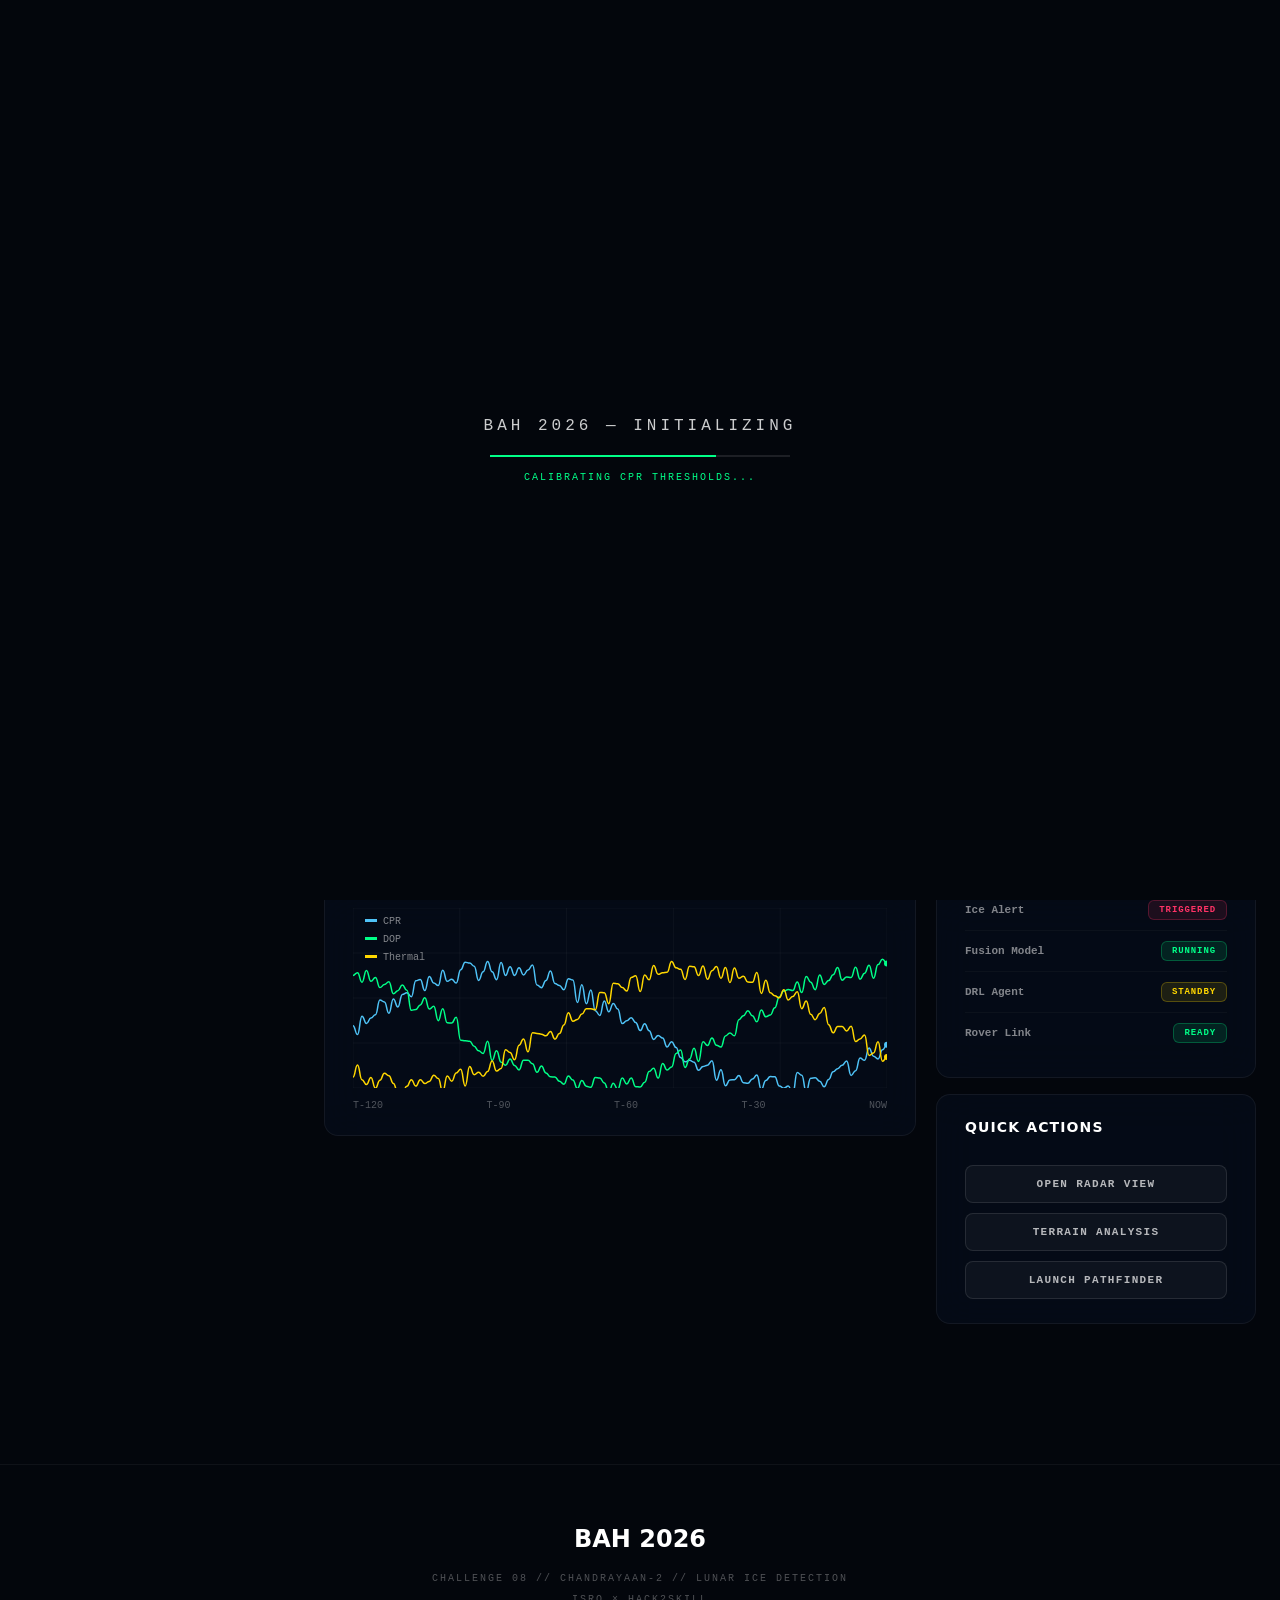
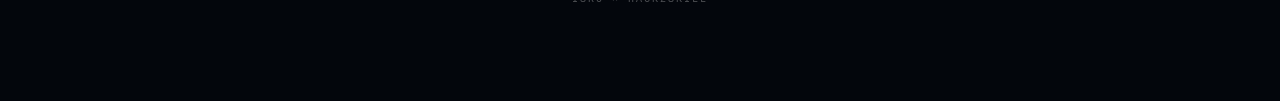
==== mission_dashboard/dashboard.html @ bd6f7184 "Add frontend mission dashboard" ====
<!DOCTYPE html>
<html lang="en">
<head>
  <meta charset="UTF-8" />
  <meta name="viewport" content="width=device-width, initial-scale=1.0" />
  <title>BAH 2026 — Real-Time Monitoring Dashboard</title>
  <meta name="description" content="Live mission monitoring dashboard for Chandrayaan-2 lunar ice detection. Real-time CPR, DOP, temperature, and SHAP analysis.">
  <link rel="stylesheet" href="style.css" />
  <style>
    /* ── DASHBOARD LAYOUT ── */
    .db-container {
      position: relative; z-index: 5;
      display: grid;
      grid-template-columns: 280px 1fr 320px;
      gap: 20px;
      padding: 100px 24px 40px;
      min-height: 100vh;
      max-width: 1600px;
      margin: 0 auto;
    }

    @media (max-width: 1200px) {
      .db-container {
        grid-template-columns: 1fr;
        padding: 100px 16px 40px;
      }
    }

    /* ── LEFT PANEL — METRIC CARDS ── */
    .db-left {
      display: flex;
      flex-direction: column;
      gap: 16px;
    }

    .metric-card {
      background: rgba(6, 13, 26, 0.75);
      backdrop-filter: blur(20px); -webkit-backdrop-filter: blur(20px);
      border: 1px solid rgba(255,255,255,0.06);
      border-radius: 14px;
      padding: 20px 22px;
      position: relative;
      overflow: hidden;
      transition: all 0.4s cubic-bezier(.4,0,.2,1);
    }
    .metric-card::before {
      content: '';
      position: absolute; left: 0; top: 0; bottom: 0;
      width: 3px; border-radius: 0 2px 2px 0;
      transition: opacity 0.3s;
    }
    .metric-card:hover {
      border-color: rgba(255,255,255,0.12);
      transform: translateY(-2px);
      box-shadow: 0 8px 40px rgba(0,0,0,0.3);
    }

    .mc-header {
      display: flex; justify-content: space-between; align-items: flex-start;
      margin-bottom: 4px;
    }
    .mc-title {
      font-family: var(--font-p); font-size: 14px; font-weight: 600;
      color: #fff; letter-spacing: 0.02em;
    }
    .mc-value {
      font-family: var(--font-mono); font-size: 13px; font-weight: 700;
      opacity: 0.5;
    }
    .mc-unit {
      font-family: var(--font-mono); font-size: 11px;
      color: rgba(255,255,255,0.35); margin-top: 2px;
    }

    .mc-chart {
      width: 100%; height: 60px;
      margin-top: 8px;
    }

    /* Card accent colors */
    .mc-cpr { --mc-color: #4FC3F7; }
    .mc-cpr::before { background: #4FC3F7; }
    .mc-cpr .mc-value { color: #4FC3F7; }
    .mc-cpr:hover { border-color: rgba(79,195,247,0.25); box-shadow: 0 8px 40px rgba(79,195,247,0.08); }

    .mc-dop { --mc-color: #a78bfa; }
    .mc-dop::before { background: #a78bfa; }
    .mc-dop .mc-value { color: #a78bfa; }
    .mc-dop:hover { border-color: rgba(167,139,250,0.25); box-shadow: 0 8px 40px rgba(167,139,250,0.08); }

    .mc-temp { --mc-color: #FFD700; }
    .mc-temp::before { background: #FFD700; }
    .mc-temp .mc-value { color: #FFD700; }
    .mc-temp:hover { border-color: rgba(255,215,0,0.25); box-shadow: 0 8px 40px rgba(255,215,0,0.08); }

    .mc-vel { --mc-color: #00FF88; }
    .mc-vel::before { background: #00FF88; }
    .mc-vel .mc-value { color: #00FF88; }
    .mc-vel:hover { border-color: rgba(0,255,136,0.25); box-shadow: 0 8px 40px rgba(0,255,136,0.08); }

    /* ── CENTER PANEL ── */
    .db-center {
      display: flex;
      flex-direction: column;
      gap: 20px;
    }

    /* Alert Banner */
    .alert-banner {
      background: linear-gradient(135deg, rgba(255,51,102,0.12), rgba(255,107,53,0.08));
      border: 1px solid rgba(255,51,102,0.35);
      border-radius: 14px;
      padding: 20px 28px;
      text-align: center;
      position: relative;
      overflow: hidden;
      animation: alertPulse 3s ease-in-out infinite;
    }
    .alert-banner::before {
      content: '';
      position: absolute; inset: 0;
      background: radial-gradient(circle at 50% 50%, rgba(255,51,102,0.06), transparent 70%);
      animation: alertGlow 3s ease-in-out infinite;
    }
    @keyframes alertPulse {
      0%, 100% { border-color: rgba(255,51,102,0.35); }
      50% { border-color: rgba(255,51,102,0.6); }
    }
    @keyframes alertGlow {
      0%, 100% { opacity: 0.5; }
      50% { opacity: 1; }
    }

    .alert-icon {
      display: inline-flex; align-items: center; justify-content: center;
      width: 36px; height: 36px;
      background: rgba(255,51,102,0.15);
      border: 1px solid rgba(255,51,102,0.4);
      border-radius: 8px;
      font-size: 18px;
      margin-right: 12px;
      vertical-align: middle;
    }
    .alert-text {
      font-family: var(--font-h); font-size: clamp(22px, 3vw, 32px);
      font-weight: 900; letter-spacing: 0.12em;
      background: linear-gradient(90deg, #FF3366, #FF6B35, #FFD700);
      -webkit-background-clip: text; -webkit-text-fill-color: transparent;
      background-clip: text;
      vertical-align: middle;
      text-transform: uppercase;
      position: relative; z-index: 2;
    }

    /* SHAP Cards */
    .shap-card {
      background: rgba(6, 13, 26, 0.75);
      backdrop-filter: blur(20px); -webkit-backdrop-filter: blur(20px);
      border: 1px solid rgba(255,255,255,0.06);
      border-radius: 14px;
      padding: 24px 28px;
      transition: all 0.4s;
    }
    .shap-card:hover {
      border-color: rgba(255,255,255,0.1);
    }
    .shap-title {
      font-family: var(--font-h); font-size: 14px; font-weight: 700;
      color: #fff; letter-spacing: 0.08em; text-transform: uppercase;
      margin-bottom: 22px;
    }

    .shap-row {
      display: flex; align-items: center; gap: 12px;
      margin-bottom: 14px;
    }
    .shap-row:last-child { margin-bottom: 0; }

    .shap-label {
      font-family: var(--font-mono); font-size: 11px; font-weight: 600;
      color: rgba(255,255,255,0.6); white-space: nowrap;
      min-width: 130px; text-align: right;
    }
    .shap-bar-wrap {
      flex: 1; height: 22px;
      background: rgba(255,255,255,0.03);
      border-radius: 4px; overflow: hidden;
      position: relative;
    }
    .shap-bar {
      height: 100%; border-radius: 4px;
      transition: width 1.5s cubic-bezier(.22,1,.36,1);
      position: relative;
    }
    .shap-bar::after {
      content: '';
      position: absolute; right: 0; top: 0; bottom: 0; width: 2px;
      background: rgba(255,255,255,0.5);
      border-radius: 1px;
    }

    /* Timeline chart */
    .timeline-chart-card {
      background: rgba(6, 13, 26, 0.75);
      backdrop-filter: blur(20px); -webkit-backdrop-filter: blur(20px);
      border: 1px solid rgba(255,255,255,0.06);
      border-radius: 14px;
      padding: 24px 28px;
    }
    .tc-canvas {
      width: 100%; height: 180px;
      margin-top: 12px;
    }
    .tc-time-labels {
      display: flex; justify-content: space-between;
      margin-top: 8px;
    }
    .tc-time-labels span {
      font-family: var(--font-mono); font-size: 10px;
      color: rgba(255,255,255,0.3);
    }

    /* ── RIGHT PANEL ── */
    .db-right {
      display: flex;
      flex-direction: column;
      gap: 16px;
    }

    .settings-card {
      background: rgba(6, 13, 26, 0.75);
      backdrop-filter: blur(20px); -webkit-backdrop-filter: blur(20px);
      border: 1px solid rgba(255,255,255,0.06);
      border-radius: 14px;
      padding: 24px 28px;
      transition: all 0.4s;
    }
    .settings-card:hover {
      border-color: rgba(255,255,255,0.1);
    }
    .sc-title {
      font-family: var(--font-h); font-size: 14px; font-weight: 700;
      color: #fff; letter-spacing: 0.08em; text-transform: uppercase;
      margin-bottom: 22px;
    }

    .sc-field {
      margin-bottom: 18px;
    }
    .sc-field:last-child { margin-bottom: 0; }
    .sc-label {
      font-family: var(--font-mono); font-size: 11px; font-weight: 600;
      color: rgba(255,255,255,0.5); letter-spacing: 0.06em;
      margin-bottom: 8px; display: block;
    }
    .sc-input {
      width: 100%; padding: 10px 14px;
      background: rgba(255,255,255,0.04);
      border: 1px solid rgba(255,255,255,0.08);
      border-radius: 8px;
      color: rgba(255,255,255,0.5);
      font-family: var(--font-mono); font-size: 12px;
      transition: all 0.3s;
      outline: none;
    }
    .sc-input:focus {
      border-color: rgba(0,255,136,0.4);
      background: rgba(0,255,136,0.03);
      color: #fff;
    }
    .sc-input::placeholder {
      color: rgba(255,255,255,0.25);
    }

    /* Toggle Switch */
    .sc-toggle-row {
      display: flex; justify-content: space-between; align-items: center;
      margin-bottom: 16px;
    }
    .sc-toggle-label {
      font-family: var(--font-mono); font-size: 12px; font-weight: 600;
      color: rgba(255,255,255,0.7);
    }
    .toggle {
      position: relative; width: 44px; height: 24px;
      background: rgba(255,255,255,0.08);
      border-radius: 12px;
      cursor: pointer;
      transition: background 0.3s;
      border: 1px solid rgba(255,255,255,0.1);
    }
    .toggle.active {
      background: rgba(79,195,247,0.3);
      border-color: rgba(79,195,247,0.5);
    }
    .toggle-knob {
      position: absolute; top: 2px; left: 2px;
      width: 18px; height: 18px;
      background: rgba(255,255,255,0.5);
      border-radius: 50%;
      transition: all 0.3s cubic-bezier(.4,0,.2,1);
    }
    .toggle.active .toggle-knob {
      left: 22px;
      background: #4FC3F7;
      box-shadow: 0 0 12px rgba(79,195,247,0.5);
    }

    .sc-btn {
      width: 100%;
      padding: 12px 20px;
      background: rgba(255,255,255,0.04);
      border: 1px solid rgba(255,255,255,0.1);
      border-radius: 8px;
      color: rgba(255,255,255,0.7);
      font-family: var(--font-mono); font-size: 11px; font-weight: 700;
      letter-spacing: 0.12em; text-transform: uppercase;
      cursor: pointer;
      transition: all 0.3s;
      margin-top: 8px;
    }
    .sc-btn:hover {
      background: rgba(0,255,136,0.08);
      border-color: rgba(0,255,136,0.3);
      color: var(--radar);
      box-shadow: 0 0 20px rgba(0,255,136,0.1);
    }

    /* ── MISSION STATUS CARD ── */
    .status-card {
      background: rgba(6, 13, 26, 0.75);
      backdrop-filter: blur(20px); -webkit-backdrop-filter: blur(20px);
      border: 1px solid rgba(255,255,255,0.06);
      border-radius: 14px;
      padding: 24px 28px;
    }
    .status-item {
      display: flex; justify-content: space-between; align-items: center;
      padding: 10px 0;
      border-bottom: 1px solid rgba(255,255,255,0.03);
    }
    .status-item:last-child { border-bottom: none; }
    .si-label {
      font-family: var(--font-mono); font-size: 11px; font-weight: 600;
      color: rgba(255,255,255,0.5);
    }
    .si-value {
      font-family: var(--font-mono); font-size: 12px; font-weight: 700;
    }
    .si-badge {
      font-family: var(--font-mono); font-size: 9px; font-weight: 700;
      letter-spacing: 0.1em; padding: 4px 10px;
      border-radius: 6px; text-transform: uppercase;
    }
    .si-badge.online {
      background: rgba(0,255,136,0.1); color: #00FF88;
      border: 1px solid rgba(0,255,136,0.25);
    }
    .si-badge.warning {
      background: rgba(255,215,0,0.1); color: #FFD700;
      border: 1px solid rgba(255,215,0,0.25);
    }
    .si-badge.critical {
      background: rgba(255,51,102,0.1); color: #FF3366;
      border: 1px solid rgba(255,51,102,0.25);
    }

    /* ── LIVE INDICATOR ── */
    .db-live-bar {
      position: relative; z-index: 5;
      display: flex; align-items: center; justify-content: center;
      gap: 12px; padding: 12px;
      margin-top: -20px;
    }
    .db-live-dot {
      width: 8px; height: 8px; border-radius: 50%;
      background: #00FF88;
      box-shadow: 0 0 8px rgba(0,255,136,0.5);
      animation: pulse 2s ease-in-out infinite;
    }
    .db-live-text {
      font-family: var(--font-mono); font-size: 10px; font-weight: 700;
      letter-spacing: 0.15em; color: rgba(0,255,136,0.6);
    }
    .db-live-time {
      font-family: var(--font-mono); font-size: 10px; font-weight: 700;
      color: rgba(255,255,255,0.3);
    }

    /* ── MINI SPARKLINE (SVG approach for perf) ── */
    .sparkline-svg {
      width: 100%; height: 60px;
    }
  </style>
</head>
<body>

  <!-- LOADER -->
  <div id="loader">
    <div class="l-logo">BAH 2026 — INITIALIZING</div>
    <div class="l-bar-w"><div class="l-bar" id="lbar"></div></div>
    <div class="l-txt" id="ltxt">BOOTING MONITORING SYSTEMS...</div>
  </div>

  <!-- CURSOR -->
  <div id="cur"></div>
  <div id="cur-ring"></div>

  <!-- WEBGL BACKGROUND -->
  <canvas id="moonCanvas"></canvas>
  <div id="scan"></div>
  <div id="vig"></div>

  <!-- HUD CORNERS -->
  <div class="hud hud-tl">
    <span>BAH-2026 // CHL-08</span>
    <span>MONITORING DASHBOARD</span>
    <span class="live">● LIVE TELEMETRY</span>
  </div>
  <div class="hud hud-tr">
    <span>LAT: 87.5°S</span>
    <span>LON: 093.2°E</span>
    <span>PSR: FAUSTINI</span>
  </div>
  <div class="hud hud-bl">
    <span>CPR &gt; 1.0 // DOP &lt; 0.13</span>
    <span>ICE DETECTION: ACTIVE</span>
  </div>
  <div class="hud hud-br">
    <span id="mtime">T+00:00:00</span>
    <span>MISSION ELAPSED</span>
  </div>

  <!-- NAVIGATION -->
  <nav>
    <div class="nav-logo">BAH <b>2026</b></div>
    <ul class="nav-links">
      <li><a href="index.html">Home</a></li>
      <li><a href="dashboard.html" style="color:var(--green);">Dashboard</a></li>
      <li><a href="radar.html">Radar</a></li>
      <li><a href="fusion.html">Fusion</a></li>
      <li><a href="terrain.html">Terrain</a></li>
      <li><a href="rover.html">Rover AI</a></li>
    </ul>
    <button class="nav-btn">View Report</button>
  </nav>

  <!-- LIVE BAR -->
  <div class="db-live-bar" style="padding-top: 80px;">
    <div class="db-live-dot"></div>
    <span class="db-live-text">LIVE MONITORING — FAUSTINI CRATER PSR</span>
    <span class="db-live-time" id="db-clock">00:00:00</span>
  </div>

  <!-- MAIN DASHBOARD GRID -->
  <div class="db-container">

    <!-- ═══ LEFT COLUMN — REAL-TIME METRICS ═══ -->
    <div class="db-left">

      <!-- CPR -->
      <div class="metric-card mc-cpr" id="mc-cpr">
        <div class="mc-header">
          <div>
            <div class="mc-title">CPR Value</div>
            <div class="mc-unit">(Circular Polarization Ratio)</div>
          </div>
          <div class="mc-value" id="cpr-val">1.24</div>
        </div>
        <canvas class="mc-chart" id="chart-cpr"></canvas>
      </div>

      <!-- DOP -->
      <div class="metric-card mc-dop" id="mc-dop">
        <div class="mc-header">
          <div>
            <div class="mc-title">DOP Score</div>
            <div class="mc-unit">(Degree of Polarization)</div>
          </div>
          <div class="mc-value" id="dop-val">0.09</div>
        </div>
        <canvas class="mc-chart" id="chart-dop"></canvas>
      </div>

      <!-- Temperature -->
      <div class="metric-card mc-temp" id="mc-temp">
        <div class="mc-header">
          <div>
            <div class="mc-title">Surface Temp</div>
            <div class="mc-unit">Kelvin (PSR Zone)</div>
          </div>
          <div class="mc-value" id="temp-val">40 K</div>
        </div>
        <canvas class="mc-chart" id="chart-temp"></canvas>
      </div>

      <!-- Ice Probability -->
      <div class="metric-card mc-vel" id="mc-vel">
        <div class="mc-header">
          <div>
            <div class="mc-title">Ice Probability</div>
            <div class="mc-unit">% (Fused Multi-Sensor)</div>
          </div>
          <div class="mc-value" id="prob-val">99.4%</div>
        </div>
        <canvas class="mc-chart" id="chart-prob"></canvas>
      </div>

    </div>

    <!-- ═══ CENTER COLUMN — ALERTS & SHAP ═══ -->
    <div class="db-center">

      <!-- ALERT BANNER -->
      <div class="alert-banner" id="alert-banner">
        <span class="alert-icon">⚠️</span>
        <span class="alert-text">ICE DEPOSIT CONFIRMED</span>
      </div>

      <!-- SHAP Analysis 1 -->
      <div class="shap-card">
        <div class="shap-title">SHAP Feature Importance — CPR Model</div>

        <div class="shap-row">
          <span class="shap-label">CPR at t-1</span>
          <div class="shap-bar-wrap">
            <div class="shap-bar" style="width:0%; background: linear-gradient(90deg, #1565C0, #42A5F5);" data-target="85"></div>
          </div>
        </div>
        <div class="shap-row">
          <span class="shap-label">Backscatter Spike</span>
          <div class="shap-bar-wrap">
            <div class="shap-bar" style="width:0%; background: linear-gradient(90deg, #6A1B9A, #AB47BC);" data-target="70"></div>
          </div>
        </div>
        <div class="shap-row">
          <span class="shap-label">DOP Anomaly</span>
          <div class="shap-bar-wrap">
            <div class="shap-bar" style="width:0%; background: linear-gradient(90deg, #6A1B9A, #7E57C2);" data-target="55"></div>
          </div>
        </div>
        <div class="shap-row">
          <span class="shap-label">Surface Albedo</span>
          <div class="shap-bar-wrap">
            <div class="shap-bar" style="width:0%; background: linear-gradient(90deg, #00897B, #4DB6AC);" data-target="42"></div>
          </div>
        </div>
        <div class="shap-row">
          <span class="shap-label">Thermal Gradient</span>
          <div class="shap-bar-wrap">
            <div class="shap-bar" style="width:0%; background: linear-gradient(90deg, #E65100, #FFB74D);" data-target="35"></div>
          </div>
        </div>
      </div>

      <!-- SHAP Analysis 2 -->
      <div class="shap-card">
        <div class="shap-title">SHAP Feature Importance — Fusion Model</div>

        <div class="shap-row">
          <span class="shap-label">DFSAR L-Band</span>
          <div class="shap-bar-wrap">
            <div class="shap-bar" style="width:0%; background: linear-gradient(90deg, #1565C0, #42A5F5);" data-target="90"></div>
          </div>
        </div>
        <div class="shap-row">
          <span class="shap-label">DFSAR S-Band</span>
          <div class="shap-bar-wrap">
            <div class="shap-bar" style="width:0%; background: linear-gradient(90deg, #6A1B9A, #AB47BC);" data-target="75"></div>
          </div>
        </div>
        <div class="shap-row">
          <span class="shap-label">IIRS Hydration</span>
          <div class="shap-bar-wrap">
            <div class="shap-bar" style="width:0%; background: linear-gradient(90deg, #6A1B9A, #7E57C2);" data-target="60"></div>
          </div>
        </div>
        <div class="shap-row">
          <span class="shap-label">OHRC Albedo</span>
          <div class="shap-bar-wrap">
            <div class="shap-bar" style="width:0%; background: linear-gradient(90deg, #00897B, #4DB6AC);" data-target="48"></div>
          </div>
        </div>
      </div>

      <!-- Timeline Chart -->
      <div class="timeline-chart-card">
        <div class="shap-title">Detection Confidence Timeline</div>
        <canvas class="tc-canvas" id="timeline-canvas"></canvas>
        <div class="tc-time-labels">
          <span>T-120</span>
          <span>T-90</span>
          <span>T-60</span>
          <span>T-30</span>
          <span>NOW</span>
        </div>
      </div>

    </div>

    <!-- ═══ RIGHT COLUMN — SETTINGS & STATUS ═══ -->
    <div class="db-right">

      <!-- Alert Settings -->
      <div class="settings-card">
        <div class="sc-title">Alert Settings</div>

        <div class="sc-field">
          <label class="sc-label">Telegram Bot Token</label>
          <input class="sc-input" type="text" placeholder="Telegram" id="tg-token" />
        </div>

        <div class="sc-field">
          <label class="sc-label">Chat ID</label>
          <input class="sc-input" type="text" placeholder="Chat ID" id="tg-chat" />
        </div>

        <div class="sc-toggle-row">
          <span class="sc-toggle-label">Email</span>
          <div class="toggle active" id="toggle-email" onclick="this.classList.toggle('active')">
            <div class="toggle-knob"></div>
          </div>
        </div>

        <button class="sc-btn" id="btn-test-alert">SEND TEST ALERT</button>
      </div>

      <!-- Alert Notifications -->
      <div class="settings-card">
        <div class="sc-title">Alert Notifications</div>

        <div class="sc-toggle-row">
          <span class="sc-toggle-label">Email</span>
          <div class="toggle" id="toggle-notif-email" onclick="this.classList.toggle('active')">
            <div class="toggle-knob"></div>
          </div>
        </div>

        <div class="sc-toggle-row">
          <span class="sc-toggle-label">Push Notification</span>
          <div class="toggle active" id="toggle-notif-push" onclick="this.classList.toggle('active')">
            <div class="toggle-knob"></div>
          </div>
        </div>

        <div class="sc-toggle-row">
          <span class="sc-toggle-label">Sound Alert</span>
          <div class="toggle active" id="toggle-notif-sound" onclick="this.classList.toggle('active')">
            <div class="toggle-knob"></div>
          </div>
        </div>
      </div>

      <!-- Mission Status -->
      <div class="status-card">
        <div class="sc-title">Mission Status</div>

        <div class="status-item">
          <span class="si-label">DFSAR Link</span>
          <span class="si-badge online">ONLINE</span>
        </div>
        <div class="status-item">
          <span class="si-label">CPR Engine</span>
          <span class="si-badge online">ACTIVE</span>
        </div>
        <div class="status-item">
          <span class="si-label">Ice Alert</span>
          <span class="si-badge critical">TRIGGERED</span>
        </div>
        <div class="status-item">
          <span class="si-label">Fusion Model</span>
          <span class="si-badge online">RUNNING</span>
        </div>
        <div class="status-item">
          <span class="si-label">DRL Agent</span>
          <span class="si-badge warning">STANDBY</span>
        </div>
        <div class="status-item">
          <span class="si-label">Rover Link</span>
          <span class="si-badge online">READY</span>
        </div>
      </div>

      <!-- Quick Actions -->
      <div class="settings-card">
        <div class="sc-title">Quick Actions</div>
        <button class="sc-btn" onclick="window.location.href='radar.html'">OPEN RADAR VIEW</button>
        <button class="sc-btn" onclick="window.location.href='terrain.html'" style="margin-top:10px;">TERRAIN ANALYSIS</button>
        <button class="sc-btn" onclick="window.location.href='rover.html'" style="margin-top:10px;">LAUNCH PATHFINDER</button>
      </div>

    </div>

  </div>

  <!-- FOOTER -->
  <footer>
    <div class="f-logo">BAH 2026</div>
    <div class="f-copy">CHALLENGE 08 // CHANDRAYAAN-2 // LUNAR ICE DETECTION</div>
    <div class="f-isro">ISRO × HACK2SKILL</div>
  </footer>

  <!-- LIBRARIES -->
  <script src="libs/three.min.js"></script>
  <script src="libs/OrbitControls.js"></script>
  <script src="assets/moon_b64.js"></script>

  <!-- APP LOGIC (shared modules: cursor, loader, moon scene, clock) -->
  <script src="app.js"></script>

  <!-- DASHBOARD-SPECIFIC LOGIC -->
  <script>
    // =====================================================================
    // DASHBOARD SCRIPTS
    // =====================================================================

    // --- Live Clock ---
    setInterval(() => {
      const now = new Date();
      const el = document.getElementById('db-clock');
      if (el) el.textContent = now.toTimeString().split(' ')[0];
    }, 1000);

    // --- Sparkline Chart System ---
    class SparklineChart {
      constructor(canvasId, color, minVal, maxVal, baseVal, variance) {
        this.canvas = document.getElementById(canvasId);
        if (!this.canvas) return;
        this.ctx = this.canvas.getContext('2d');
        this.color = color;
        this.minVal = minVal;
        this.maxVal = maxVal;
        this.baseVal = baseVal;
        this.variance = variance;
        this.data = [];
        this.maxPoints = 60;

        // Initialize with some history
        for (let i = 0; i < this.maxPoints; i++) {
          this.data.push(this.baseVal + (Math.random() - 0.5) * this.variance);
        }

        this.resize();
        window.addEventListener('resize', () => this.resize());
      }

      resize() {
        if (!this.canvas) return;
        const rect = this.canvas.getBoundingClientRect();
        this.canvas.width = rect.width * (window.devicePixelRatio || 1);
        this.canvas.height = rect.height * (window.devicePixelRatio || 1);
        this.ctx.scale(window.devicePixelRatio || 1, window.devicePixelRatio || 1);
        this.w = rect.width;
        this.h = rect.height;
      }

      addPoint() {
        const last = this.data[this.data.length - 1];
        let newVal = last + (Math.random() - 0.5) * this.variance * 0.3;
        newVal = Math.max(this.minVal, Math.min(this.maxVal, newVal));
        this.data.push(newVal);
        if (this.data.length > this.maxPoints) this.data.shift();
        return newVal;
      }

      draw() {
        if (!this.ctx) return;
        const ctx = this.ctx;
        const w = this.w, h = this.h;

        ctx.clearRect(0, 0, w, h);

        if (this.data.length < 2) return;

        const range = this.maxVal - this.minVal;
        const stepX = w / (this.maxPoints - 1);

        // Gradient fill
        const gradient = ctx.createLinearGradient(0, 0, 0, h);
        gradient.addColorStop(0, this.color + '30');
        gradient.addColorStop(1, this.color + '00');

        ctx.beginPath();
        ctx.moveTo(0, h);

        for (let i = 0; i < this.data.length; i++) {
          const x = i * stepX;
          const y = h - ((this.data[i] - this.minVal) / range) * h * 0.85 - h * 0.05;
          if (i === 0) ctx.lineTo(x, y);
          else {
            // Smooth curve
            const prevX = (i - 1) * stepX;
            const prevY = h - ((this.data[i - 1] - this.minVal) / range) * h * 0.85 - h * 0.05;
            const cpx = (prevX + x) / 2;
            ctx.bezierCurveTo(cpx, prevY, cpx, y, x, y);
          }
        }

        ctx.lineTo((this.data.length - 1) * stepX, h);
        ctx.closePath();
        ctx.fillStyle = gradient;
        ctx.fill();

        // Line
        ctx.beginPath();
        for (let i = 0; i < this.data.length; i++) {
          const x = i * stepX;
          const y = h - ((this.data[i] - this.minVal) / range) * h * 0.85 - h * 0.05;
          if (i === 0) ctx.moveTo(x, y);
          else {
            const prevX = (i - 1) * stepX;
            const prevY = h - ((this.data[i - 1] - this.minVal) / range) * h * 0.85 - h * 0.05;
            const cpx = (prevX + x) / 2;
            ctx.bezierCurveTo(cpx, prevY, cpx, y, x, y);
          }
        }
        ctx.strokeStyle = this.color;
        ctx.lineWidth = 2;
        ctx.stroke();

        // Endpoint glow
        const lastX = (this.data.length - 1) * stepX;
        const lastY = h - ((this.data[this.data.length - 1] - this.minVal) / range) * h * 0.85 - h * 0.05;
        ctx.beginPath();
        ctx.arc(lastX, lastY, 4, 0, Math.PI * 2);
        ctx.fillStyle = this.color;
        ctx.fill();
        ctx.beginPath();
        ctx.arc(lastX, lastY, 8, 0, Math.PI * 2);
        ctx.fillStyle = this.color + '30';
        ctx.fill();
      }
    }

    // Create charts
    const cprChart = new SparklineChart('chart-cpr', '#4FC3F7', 0.5, 2.0, 1.24, 0.3);
    const dopChart = new SparklineChart('chart-dop', '#a78bfa', 0.01, 0.25, 0.09, 0.06);
    const tempChart = new SparklineChart('chart-temp', '#FFD700', 20, 100, 40, 15);
    const probChart = new SparklineChart('chart-prob', '#00FF88', 85, 100, 99.4, 2);

    // Update loop via API fetch
    async function fetchTelemetry() {
      try {
        const response = await fetch('http://localhost:8000/api/telemetry');
        if (!response.ok) throw new Error('API Error');
        const { data } = await response.json();
        
        cprChart.data.push(data.cpr_value);
        if (cprChart.data.length > cprChart.maxPoints) cprChart.data.shift();
        
        dopChart.data.push(data.dop_value);
        if (dopChart.data.length > dopChart.maxPoints) dopChart.data.shift();
        
        tempChart.data.push(data.temperature_k);
        if (tempChart.data.length > tempChart.maxPoints) tempChart.data.shift();
        
        probChart.data.push(data.ice_probability);
        if (probChart.data.length > probChart.maxPoints) probChart.data.shift();

        const cprEl = document.getElementById('cpr-val');
        const dopEl = document.getElementById('dop-val');
        const tempEl = document.getElementById('temp-val');
        const probEl = document.getElementById('prob-val');

        if (cprEl) cprEl.textContent = data.cpr_value.toFixed(2);
        if (dopEl) dopEl.textContent = data.dop_value.toFixed(3);
        if (tempEl) tempEl.textContent = Math.round(data.temperature_k) + ' K';
        if (probEl) probEl.textContent = data.ice_probability.toFixed(1) + '%';
        
        // Alert styling based on backend logic
        const alertBanner = document.getElementById('alert-banner');
        const alertIcon = document.querySelector('.alert-icon');
        const alertText = document.querySelector('.alert-text');
        
        if (alertBanner && alertIcon && alertText) {
          if (data.alert_triggered) {
            alertBanner.style.background = 'linear-gradient(135deg, rgba(255,51,102,0.12), rgba(255,107,53,0.08))';
            alertBanner.style.borderColor = 'rgba(255,51,102,0.35)';
            alertIcon.textContent = '⚠️';
            alertText.textContent = 'ICE DEPOSIT CONFIRMED';
            alertText.style.background = 'linear-gradient(90deg, #FF3366, #FF6B35, #FFD700)';
            alertText.style.webkitBackgroundClip = 'text';
          } else {
            alertBanner.style.background = 'linear-gradient(135deg, rgba(0,255,136,0.12), rgba(79,195,247,0.08))';
            alertBanner.style.borderColor = 'rgba(0,255,136,0.35)';
            alertIcon.textContent = '✅';
            alertText.textContent = 'MONITORING NOMINAL';
            alertText.style.background = 'linear-gradient(90deg, #00FF88, #4FC3F7)';
            alertText.style.webkitBackgroundClip = 'text';
          }
        }
      } catch (err) {
        // Fallback to internal simulation if API is down
        const cprVal = cprChart.addPoint();
        const dopVal = dopChart.addPoint();
        const tempVal = tempChart.addPoint();
        const probVal = probChart.addPoint();

        const cprEl = document.getElementById('cpr-val');
        const dopEl = document.getElementById('dop-val');
        const tempEl = document.getElementById('temp-val');
        const probEl = document.getElementById('prob-val');

        if (cprEl) cprEl.textContent = cprVal.toFixed(2);
        if (dopEl) dopEl.textContent = dopVal.toFixed(3);
        if (tempEl) tempEl.textContent = Math.round(tempVal) + ' K';
        if (probEl) probEl.textContent = probVal.toFixed(1) + '%';
      }
      
      cprChart.draw();
      dopChart.draw();
      tempChart.draw();
      probChart.draw();
    }
    
    // Poll API every 1.5s
    setInterval(fetchTelemetry, 1500);

    // Initial draw
    setTimeout(() => {
      cprChart.draw();
      dopChart.draw();
      tempChart.draw();
      probChart.draw();
    }, 100);

    // --- SHAP Bar Animation ---
    setTimeout(() => {
      document.querySelectorAll('.shap-bar[data-target]').forEach((bar, i) => {
        setTimeout(() => {
          bar.style.width = bar.dataset.target + '%';
        }, i * 150);
      });
    }, 800);

    // --- Timeline Canvas ---
    (function initTimeline() {
      const c = document.getElementById('timeline-canvas');
      if (!c) return;
      const ctx = c.getContext('2d');

      function resize() {
        const rect = c.getBoundingClientRect();
        c.width = rect.width * (window.devicePixelRatio || 1);
        c.height = rect.height * (window.devicePixelRatio || 1);
        ctx.scale(window.devicePixelRatio || 1, window.devicePixelRatio || 1);
      }
      resize();
      window.addEventListener('resize', resize);

      // Generate timeline data (3 lines)
      const lines = [
        { color: '#4FC3F7', data: [], label: 'CPR' },
        { color: '#00FF88', data: [], label: 'DOP' },
        { color: '#FFD700', data: [], label: 'Thermal' }
      ];

      const pts = 120;
      for (let l of lines) {
        for (let i = 0; i < pts; i++) {
          const base = 0.3 + 0.4 * Math.sin(i * 0.05 + lines.indexOf(l) * 2);
          l.data.push(base + (Math.random() - 0.5) * 0.15);
        }
      }

      let offset = 0;

      function draw() {
        const rect = c.getBoundingClientRect();
        const w = rect.width, h = rect.height;

        ctx.clearRect(0, 0, w, h);

        // Grid
        ctx.strokeStyle = 'rgba(255,255,255,0.04)';
        ctx.lineWidth = 1;
        for (let i = 0; i < 5; i++) {
          const y = (i / 4) * h;
          ctx.beginPath(); ctx.moveTo(0, y); ctx.lineTo(w, y); ctx.stroke();
        }
        for (let i = 0; i < 6; i++) {
          const x = (i / 5) * w;
          ctx.beginPath(); ctx.moveTo(x, 0); ctx.lineTo(x, h); ctx.stroke();
        }

        // Lines
        lines.forEach(line => {
          ctx.beginPath();
          const stepX = w / (pts - 1);

          for (let i = 0; i < pts; i++) {
            const idx = (i + Math.floor(offset)) % pts;
            const x = i * stepX;
            const y = h - line.data[idx] * h * 0.8 - h * 0.1;

            if (i === 0) ctx.moveTo(x, y);
            else {
              const prevIdx = (i - 1 + Math.floor(offset)) % pts;
              const prevX = (i - 1) * stepX;
              const prevY = h - line.data[prevIdx] * h * 0.8 - h * 0.1;
              const cpx = (prevX + x) / 2;
              ctx.bezierCurveTo(cpx, prevY, cpx, y, x, y);
            }
          }

          ctx.strokeStyle = line.color;
          ctx.lineWidth = 1.5;
          ctx.stroke();

          // Endpoint
          const lastIdx = (pts - 1 + Math.floor(offset)) % pts;
          const lastY = h - line.data[lastIdx] * h * 0.8 - h * 0.1;
          ctx.beginPath();
          ctx.arc(w, lastY, 3, 0, Math.PI * 2);
          ctx.fillStyle = line.color;
          ctx.fill();
        });

        // Add new data points slowly
        offset += 0.05;
        if (offset >= pts) offset = 0;

        // Legend
        lines.forEach((line, i) => {
          const lx = 12;
          const ly = 16 + i * 18;
          ctx.fillStyle = line.color;
          ctx.fillRect(lx, ly - 5, 12, 3);
          ctx.fillStyle = 'rgba(255,255,255,0.5)';
          ctx.font = '10px "JetBrains Mono", monospace';
          ctx.fillText(line.label, lx + 18, ly);
        });

        requestAnimationFrame(draw);
      }

      // Start when visible
      const obs = new IntersectionObserver(e => {
        if (e[0].isIntersecting) { draw(); obs.disconnect(); }
      });
      obs.observe(c);
    })();

    // --- Test Alert Button ---
    document.getElementById('btn-test-alert')?.addEventListener('click', function() {
      const banner = document.getElementById('alert-banner');
      if (banner) {
        banner.style.borderColor = 'rgba(0,255,136,0.6)';
        banner.style.background = 'linear-gradient(135deg, rgba(0,255,136,0.12), rgba(79,195,247,0.08))';
        setTimeout(() => {
          banner.style.borderColor = '';
          banner.style.background = '';
        }, 2000);
      }
      this.textContent = '✓ ALERT SENT';
      this.style.color = '#00FF88';
      this.style.borderColor = 'rgba(0,255,136,0.4)';
      setTimeout(() => {
        this.textContent = 'SEND TEST ALERT';
        this.style.color = '';
        this.style.borderColor = '';
      }, 2500);
    });

  </script>

</body>
</html>
---- mission_dashboard/style.css ----
:root {
  --font-p: system-ui, -apple-system, sans-serif;
  --font-mono: ui-monospace, 'Cascadia Code', Menlo, Consolas, monospace;
  --font-h: system-ui, -apple-system, sans-serif;
  
  --bg-color: #03060c;
  --isro: #FF6B35;
  --ice: #4FC3F7;
  --gold: #FFD700;
  --green: #00FF88;
  --radar: #00FF88;
}

* {
  margin: 0;
  padding: 0;
  box-sizing: border-box;
}

body {
  background: var(--bg-color);
  color: #ffffff;
  font-family: var(--font-p);
  overflow-x: hidden;
  -webkit-font-smoothing: antialiased;
  cursor: none; /* Custom cursor */
}

/* ── Typography & Selection ── */
::selection { background: rgba(0, 255, 136, 0.3); color: #fff; }

/* ── Custom Cursor ── */
#cur, #cur-ring {
  position: fixed;
  top: 0; left: 0;
  border-radius: 50%;
  pointer-events: none;
  z-index: 9999;
  transform: translate(-50%, -50%);
}
#cur {
  width: 6px; height: 6px;
  background: #fff;
  transition: width 0.2s, height 0.2s;
}
#cur-ring {
  width: 30px; height: 30px;
  border: 1px solid rgba(255, 255, 255, 0.5);
  transition: transform 0.1s ease-out, width 0.2s, height 0.2s, background 0.2s;
}
body:hover #cur { opacity: 1; }
a:hover ~ #cur-ring, button:hover ~ #cur-ring {
  width: 45px; height: 45px;
  background: rgba(255,255,255,0.05);
  border-color: #fff;
}

/* ── Canvas & Background Effects ── */
#moonCanvas {
  position: fixed;
  top: 0; left: 0;
  width: 100vw; height: 100vh;
  z-index: -2;
}
#scan {
  position: fixed; inset: 0;
  background: linear-gradient(0deg, rgba(0,255,136,0.03) 10%, transparent 10%, transparent 50%, rgba(0,255,136,0.03) 50%, rgba(0,255,136,0.03) 60%, transparent 60%, transparent 100%);
  background-size: 100% 4px;
  z-index: -1;
  pointer-events: none;
  opacity: 0.5;
}
#vig {
  position: fixed; inset: 0;
  background: radial-gradient(circle at center, transparent 40%, rgba(2, 5, 10, 0.9) 100%);
  z-index: -1;
  pointer-events: none;
}

/* ── Loader ── */
#loader {
  position: fixed; inset: 0;
  background: #03060c;
  z-index: 10000;
  display: flex; flex-direction: column;
  justify-content: center; align-items: center;
  transition: opacity 0.8s ease-in-out;
}
.l-logo { font-family: var(--font-mono); letter-spacing: 4px; margin-bottom: 20px; color: rgba(255,255,255,0.8); }
.l-bar-w { width: 300px; height: 2px; background: rgba(255,255,255,0.1); overflow: hidden; margin-bottom: 15px; }
.l-bar { width: 0%; height: 100%; background: var(--green); transition: width 0.2s; }
.l-txt { font-family: var(--font-mono); font-size: 10px; color: var(--green); letter-spacing: 2px; }

/* ── HUD ── */
.hud {
  position: fixed;
  display: flex; flex-direction: column; gap: 4px;
  font-family: var(--font-mono); font-size: 10px;
  letter-spacing: 1px; color: rgba(255,255,255,0.4);
  z-index: 10;
  pointer-events: none;
}
.hud span { text-transform: uppercase; }
.hud-tl { top: 30px; left: 30px; }
.hud-tr { top: 30px; right: 30px; text-align: right; }
.hud-bl { bottom: 30px; left: 30px; }
.hud-br { bottom: 30px; right: 30px; text-align: right; }
.live { color: #FF3366; animation: blink 2s infinite; }
@keyframes blink { 0%, 100% { opacity: 1; } 50% { opacity: 0.3; } }

/* ── Navigation ── */
nav {
  position: fixed; top: 0; left: 0; right: 0;
  padding: 30px 60px;
  display: flex; justify-content: space-between; align-items: center;
  z-index: 100;
  background: linear-gradient(to bottom, rgba(3,6,12,0.9), transparent);
}
.nav-logo { font-family: var(--font-h); font-weight: 900; font-size: 20px; letter-spacing: 2px; }
.nav-logo b { color: var(--ice); }
.nav-links { display: flex; gap: 40px; list-style: none; }
.nav-links a { color: #fff; text-decoration: none; font-size: 13px; font-weight: 600; text-transform: uppercase; letter-spacing: 1px; transition: color 0.3s; }
.nav-links a:hover { color: var(--ice); }
.nav-btn {
  background: rgba(255,255,255,0.1); border: 1px solid rgba(255,255,255,0.3);
  padding: 10px 24px; border-radius: 4px; color: #fff;
  font-family: var(--font-mono); font-size: 11px; cursor: pointer;
  transition: all 0.3s;
}
.nav-btn:hover { background: #fff; color: #000; }

/* ── Hero Section ── */
#hero {
  height: 100vh;
  display: flex; flex-direction: column;
  justify-content: center; align-items: center;
  text-align: center;
  padding: 0 20px;
  position: relative;
}
.eyebrow { font-family: var(--font-mono); color: var(--isro); letter-spacing: 4px; font-size: 12px; margin-bottom: 20px; text-transform: uppercase; }
.hero-h1 { font-family: var(--font-h); font-size: 90px; line-height: 0.9; margin-bottom: 20px; display: flex; flex-direction: column; font-weight: 900; }
.l1 { color: transparent; -webkit-text-stroke: 1px rgba(255,255,255,0.5); }
.l2 { color: #fff; text-shadow: 0 0 40px rgba(255,255,255,0.3); }
.hero-sub { font-family: var(--font-mono); color: rgba(255,255,255,0.6); max-width: 600px; line-height: 1.6; margin-bottom: 40px; }

.badges { display: flex; gap: 12px; margin-bottom: 40px; }
.badge { padding: 6px 14px; border-radius: 20px; font-family: var(--font-mono); font-size: 10px; font-weight: 700; text-transform: uppercase; border: 1px solid rgba(255,255,255,0.2); background: rgba(255,255,255,0.05); backdrop-filter: blur(10px); }

.btn-p {
  background: var(--ice); border: none; color: #000;
  padding: 16px 36px; border-radius: 30px;
  font-family: var(--font-mono); font-weight: 700; font-size: 12px;
  letter-spacing: 2px; text-transform: uppercase; cursor: pointer;
  transition: transform 0.3s, box-shadow 0.3s;
}
.btn-p:hover { transform: translateY(-3px); box-shadow: 0 10px 30px rgba(79,195,247,0.4); }

.scroll-hint { position: absolute; bottom: 100px; display: flex; flex-direction: column; align-items: center; gap: 10px; font-family: var(--font-mono); font-size: 10px; opacity: 0.5; }
.scroll-line { width: 1px; height: 40px; background: linear-gradient(to bottom, #fff, transparent); }

.stats-bar { position: absolute; bottom: 0; left: 0; right: 0; display: flex; justify-content: space-around; background: rgba(0,0,0,0.5); backdrop-filter: blur(10px); padding: 20px; border-top: 1px solid rgba(255,255,255,0.1); }
.stat { display: flex; flex-direction: column; align-items: center; gap: 5px; }
.stat-v { font-family: var(--font-h); font-size: 24px; font-weight: 700; }
.stat-l { font-family: var(--font-mono); font-size: 9px; color: rgba(255,255,255,0.4); text-transform: uppercase; }

/* ── Sections ── */
.sec { padding: 120px 40px; max-width: 1200px; margin: 0 auto; position: relative; z-index: 2; }
.sec-label { font-family: var(--font-mono); color: var(--ice); font-size: 11px; letter-spacing: 3px; text-transform: uppercase; margin-bottom: 20px; display: flex; align-items: center; gap: 15px; }
.sec-label::before { content: ''; width: 40px; height: 1px; background: var(--ice); }
.sec-h2 { font-family: var(--font-h); font-size: 56px; font-weight: 900; line-height: 1.1; margin-bottom: 60px; }
.sec-h2 em { font-style: normal; color: transparent; -webkit-text-stroke: 1px #fff; }

.div { height: 1px; width: 100%; background: linear-gradient(90deg, transparent, rgba(255,255,255,0.1), transparent); }

/* ── Footer ── */
footer { padding: 60px 40px; text-align: center; border-top: 1px solid rgba(255,255,255,0.05); margin-top: 100px; }
.f-logo { font-family: var(--font-h); font-size: 24px; font-weight: 900; margin-bottom: 20px; }
.f-copy, .f-isro { font-family: var(--font-mono); font-size: 10px; color: rgba(255,255,255,0.3); letter-spacing: 2px; margin-bottom: 10px; }


/* ── Split Layout for Module Pages (Radar, Terrain, Fusion, Rover) ── */
.split-sec {
  display: flex;
  align-items: center;
  justify-content: space-between;
  gap: 60px;
  min-height: 80vh;
  padding: 40px;
}
.split-sec.rev {
  flex-direction: row-reverse;
}
.split-content {
  flex: 1;
  max-width: 500px;
}
.split-visual {
  flex: 1;
  position: relative;
  display: flex;
  justify-content: center;
  align-items: center;
}
@media (max-width: 900px) {
  .split-sec {
    flex-direction: column;
  }
  .split-sec.rev {
    flex-direction: column;
  }
}

/* ── Content Descriptions ── */
.c-desc {
  font-family: var(--font-mono);
  font-size: 13px;
  line-height: 1.8;
  color: rgba(255,255,255,0.6);
  margin-bottom: 40px;
}

/* ── Telemetry Stats (.r-stats) ── */
.r-stats {
  display: flex;
  flex-direction: column;
  gap: 20px;
  margin-bottom: 40px;
}
.r-metric {
  background: rgba(255,255,255,0.03);
  border: 1px solid rgba(255,255,255,0.08);
  border-radius: 12px;
  padding: 20px;
  position: relative;
  overflow: hidden;
}
.r-lbl {
  font-family: var(--font-mono);
  font-size: 10px;
  color: rgba(255,255,255,0.4);
  letter-spacing: 0.1em;
  margin-bottom: 8px;
}
.r-val {
  font-family: var(--font-h);
  font-size: 28px;
  font-weight: 700;
  margin-bottom: 12px;
}
.r-bar {
  width: 100%;
  height: 4px;
  background: rgba(255,255,255,0.1);
  border-radius: 2px;
  overflow: hidden;
  margin-bottom: 12px;
}
.r-fill {
  height: 100%;
  width: 0%;
  border-radius: 2px;
  transition: width 1.5s cubic-bezier(0.22, 1, 0.36, 1);
}
.r-tag {
  font-family: var(--font-mono);
  font-size: 10px;
  font-weight: 700;
  letter-spacing: 0.1em;
  text-transform: uppercase;
}

/* Specific colors for metrics */
.m-cpr .r-fill { background: var(--ice); box-shadow: 0 0 10px var(--ice); }
.m-cpr .r-val, .m-cpr .r-tag { color: var(--ice); }
.m-cpr { border-left: 3px solid var(--ice); }

.m-dop .r-fill { background: var(--green); box-shadow: 0 0 10px var(--green); }
.m-dop .r-val, .m-dop .r-tag { color: var(--green); }
.m-dop { border-left: 3px solid var(--green); }

.m-ice .r-fill { background: var(--isro); box-shadow: 0 0 10px var(--isro); }
.m-ice .r-val, .m-ice .r-tag { color: var(--isro); }
.m-ice { border-left: 3px solid var(--isro); }

.m-dep .r-fill { background: var(--gold); box-shadow: 0 0 10px var(--gold); }
.m-dep .r-val, .m-dep .r-tag { color: var(--gold); }
.m-dep { border-left: 3px solid var(--gold); }

/* ── Algorithm Lists (.algo-list) ── */
.algo-list {
  list-style: none;
  display: flex;
  flex-direction: column;
  gap: 20px;
}
.algo-li {
  display: flex;
  gap: 16px;
  align-items: flex-start;
}
.ali-n {
  display: flex;
  align-items: center;
  justify-content: center;
  width: 32px;
  height: 32px;
  border-radius: 50%;
  background: rgba(255,255,255,0.05);
  border: 1px solid rgba(255,255,255,0.2);
  font-family: var(--font-mono);
  font-size: 12px;
  font-weight: 700;
  flex-shrink: 0;
  color: rgba(255,255,255,0.8);
}
.ali-t {
  font-family: var(--font-h);
  font-size: 16px;
  font-weight: 700;
  color: #fff;
  margin-bottom: 6px;
}
.ali-d {
  font-family: var(--font-mono);
  font-size: 12px;
  color: rgba(255,255,255,0.5);
  line-height: 1.6;
}

/* ── Visual Overlays (.vis-overlay, .vis-canvas) ── */
.vis-overlay {
  position: absolute;
  top: 20px;
  left: 20px;
  display: flex;
  gap: 10px;
  z-index: 10;
}
.vis-tag {
  padding: 6px 12px;
  border-radius: 4px;
  font-family: var(--font-mono);
  font-size: 9px;
  font-weight: 700;
  letter-spacing: 0.1em;
  background: rgba(0,0,0,0.6);
  backdrop-filter: blur(10px);
  border: 1px solid rgba(255,255,255,0.1);
}
.v-r { color: #FF3366; border-color: rgba(255,51,102,0.3); }
.v-i { color: var(--ice); border-color: rgba(79,195,247,0.3); }

.vis-canvas {
  width: 100%;
  max-width: 600px;
  border-radius: 50%;
  border: 1px solid rgba(255,255,255,0.05);
  box-shadow: 0 0 80px rgba(79,195,247,0.05), inset 0 0 40px rgba(0,0,0,0.8);
  background: radial-gradient(circle, rgba(255,255,255,0.02) 0%, transparent 70%);
}
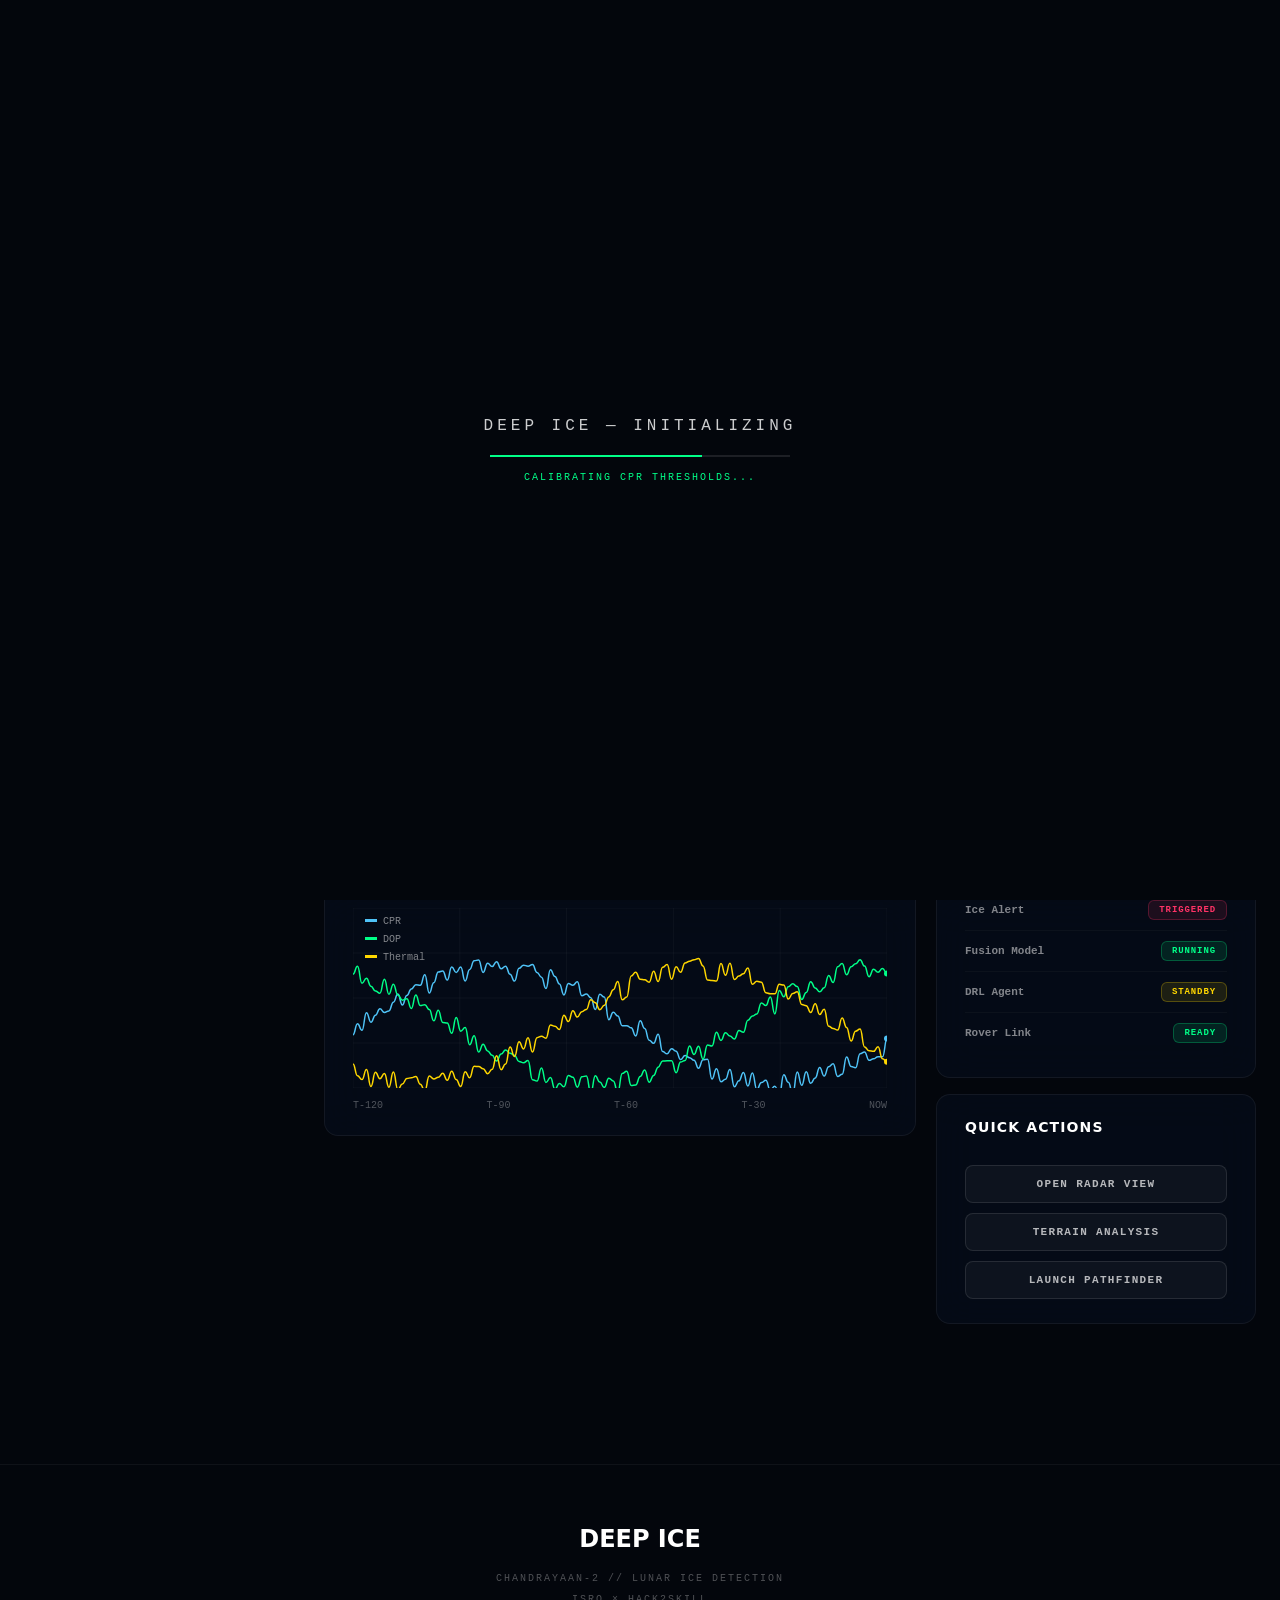
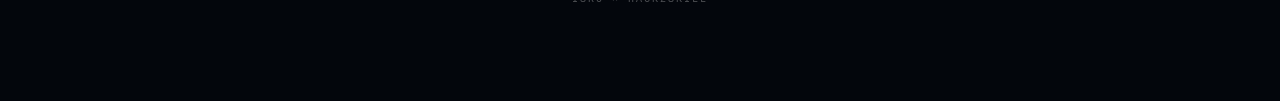
==== commit edd8ee4b: "Update branding and remove team info" ====
--- a/mission_dashboard/dashboard.html
+++ b/mission_dashboard/dashboard.html
@@ -3,7 +3,7 @@
 <head>
   <meta charset="UTF-8" />
   <meta name="viewport" content="width=device-width, initial-scale=1.0" />
-  <title>BAH 2026 — Real-Time Monitoring Dashboard</title>
+  <title>Deep Ice — Real-Time Monitoring Dashboard</title>
   <meta name="description" content="Live mission monitoring dashboard for Chandrayaan-2 lunar ice detection. Real-time CPR, DOP, temperature, and SHAP analysis.">
   <link rel="stylesheet" href="style.css" />
   <style>
@@ -397,7 +397,7 @@
 
   <!-- LOADER -->
   <div id="loader">
-    <div class="l-logo">BAH 2026 — INITIALIZING</div>
+    <div class="l-logo">DEEP ICE — INITIALIZING</div>
     <div class="l-bar-w"><div class="l-bar" id="lbar"></div></div>
     <div class="l-txt" id="ltxt">BOOTING MONITORING SYSTEMS...</div>
   </div>
@@ -413,7 +413,7 @@
 
   <!-- HUD CORNERS -->
   <div class="hud hud-tl">
-    <span>BAH-2026 // CHL-08</span>
+    <span>DEEP ICE // LUNAR MISSION</span>
     <span>MONITORING DASHBOARD</span>
     <span class="live">● LIVE TELEMETRY</span>
   </div>
@@ -433,7 +433,7 @@
 
   <!-- NAVIGATION -->
   <nav>
-    <div class="nav-logo">BAH <b>2026</b></div>
+    <div class="nav-logo">DEEP <b>ICE</b></div>
     <ul class="nav-links">
       <li><a href="index.html">Home</a></li>
       <li><a href="dashboard.html" style="color:var(--green);">Dashboard</a></li>
@@ -695,8 +695,8 @@
 
   <!-- FOOTER -->
   <footer>
-    <div class="f-logo">BAH 2026</div>
-    <div class="f-copy">CHALLENGE 08 // CHANDRAYAAN-2 // LUNAR ICE DETECTION</div>
+    <div class="f-logo">DEEP ICE</div>
+    <div class="f-copy">CHANDRAYAAN-2 // LUNAR ICE DETECTION</div>
     <div class="f-isro">ISRO × HACK2SKILL</div>
   </footer>
 
--- a/mission_dashboard/style.css
+++ b/mission_dashboard/style.css
@@ -140,8 +140,8 @@
 }
 .eyebrow { font-family: var(--font-mono); color: var(--isro); letter-spacing: 4px; font-size: 12px; margin-bottom: 20px; text-transform: uppercase; }
 .hero-h1 { font-family: var(--font-h); font-size: 90px; line-height: 0.9; margin-bottom: 20px; display: flex; flex-direction: column; font-weight: 900; }
-.l1 { color: transparent; -webkit-text-stroke: 1px rgba(255,255,255,0.5); }
-.l2 { color: #fff; text-shadow: 0 0 40px rgba(255,255,255,0.3); }
+.l1 { color: var(--ice); text-shadow: 0 0 20px rgba(79,195,247,0.5); }
+.l2 { color: #fff; text-shadow: 0 0 20px rgba(255,255,255,0.8); }
 .hero-sub { font-family: var(--font-mono); color: rgba(255,255,255,0.6); max-width: 600px; line-height: 1.6; margin-bottom: 40px; }
 
 .badges { display: flex; gap: 12px; margin-bottom: 40px; }
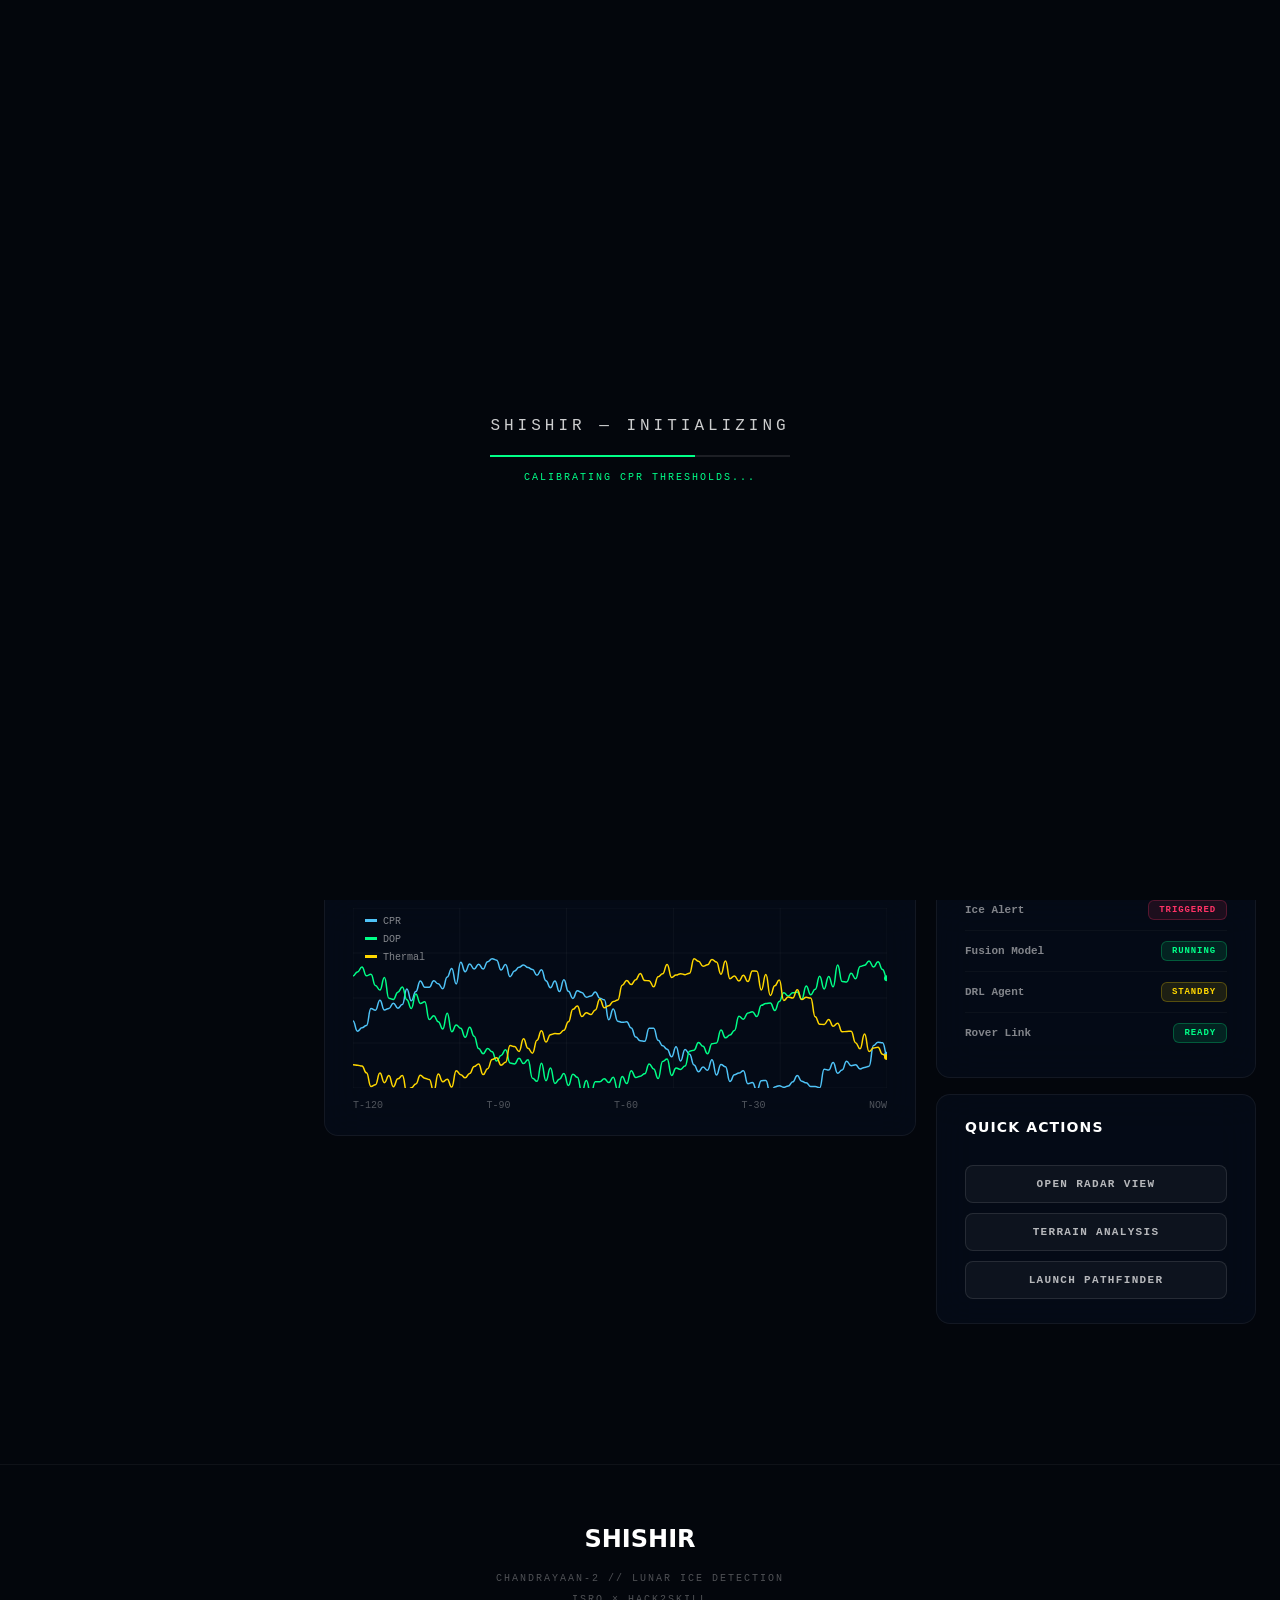
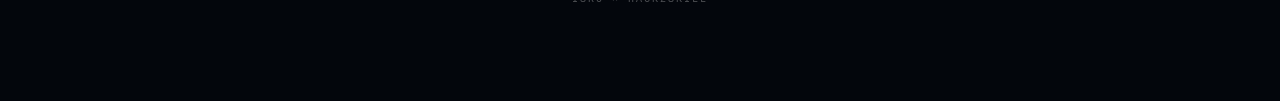
==== commit 104bef88: "Rename project to Shishir, fix subtitle visibility" ====
--- a/mission_dashboard/dashboard.html
+++ b/mission_dashboard/dashboard.html
@@ -3,7 +3,7 @@
 <head>
   <meta charset="UTF-8" />
   <meta name="viewport" content="width=device-width, initial-scale=1.0" />
-  <title>Deep Ice — Real-Time Monitoring Dashboard</title>
+  <title>Shishir — Real-Time Monitoring Dashboard</title>
   <meta name="description" content="Live mission monitoring dashboard for Chandrayaan-2 lunar ice detection. Real-time CPR, DOP, temperature, and SHAP analysis.">
   <link rel="stylesheet" href="style.css" />
   <style>
@@ -397,7 +397,7 @@
 
   <!-- LOADER -->
   <div id="loader">
-    <div class="l-logo">DEEP ICE — INITIALIZING</div>
+    <div class="l-logo">SHISHIR — INITIALIZING</div>
     <div class="l-bar-w"><div class="l-bar" id="lbar"></div></div>
     <div class="l-txt" id="ltxt">BOOTING MONITORING SYSTEMS...</div>
   </div>
@@ -413,7 +413,7 @@
 
   <!-- HUD CORNERS -->
   <div class="hud hud-tl">
-    <span>DEEP ICE // LUNAR MISSION</span>
+    <span>SHISHIR // LUNAR MISSION</span>
     <span>MONITORING DASHBOARD</span>
     <span class="live">● LIVE TELEMETRY</span>
   </div>
@@ -433,7 +433,7 @@
 
   <!-- NAVIGATION -->
   <nav>
-    <div class="nav-logo">DEEP <b>ICE</b></div>
+    <div class="nav-logo">SHIS<b>HIR</b></div>
     <ul class="nav-links">
       <li><a href="index.html">Home</a></li>
       <li><a href="dashboard.html" style="color:var(--green);">Dashboard</a></li>
@@ -695,7 +695,7 @@
 
   <!-- FOOTER -->
   <footer>
-    <div class="f-logo">DEEP ICE</div>
+    <div class="f-logo">SHISHIR</div>
     <div class="f-copy">CHANDRAYAAN-2 // LUNAR ICE DETECTION</div>
     <div class="f-isro">ISRO × HACK2SKILL</div>
   </footer>
--- a/mission_dashboard/style.css
+++ b/mission_dashboard/style.css
@@ -142,7 +142,7 @@
 .hero-h1 { font-family: var(--font-h); font-size: 90px; line-height: 0.9; margin-bottom: 20px; display: flex; flex-direction: column; font-weight: 900; }
 .l1 { color: var(--ice); text-shadow: 0 0 20px rgba(79,195,247,0.5); }
 .l2 { color: #fff; text-shadow: 0 0 20px rgba(255,255,255,0.8); }
-.hero-sub { font-family: var(--font-mono); color: rgba(255,255,255,0.6); max-width: 600px; line-height: 1.6; margin-bottom: 40px; }
+.hero-sub { font-family: var(--font-mono); color: #fff; text-shadow: 0 0 12px rgba(79,195,247,0.6), 0 2px 8px rgba(0,0,0,0.9); max-width: 600px; line-height: 1.6; margin-bottom: 40px; }
 
 .badges { display: flex; gap: 12px; margin-bottom: 40px; }
 .badge { padding: 6px 14px; border-radius: 20px; font-family: var(--font-mono); font-size: 10px; font-weight: 700; text-transform: uppercase; border: 1px solid rgba(255,255,255,0.2); background: rgba(255,255,255,0.05); backdrop-filter: blur(10px); }
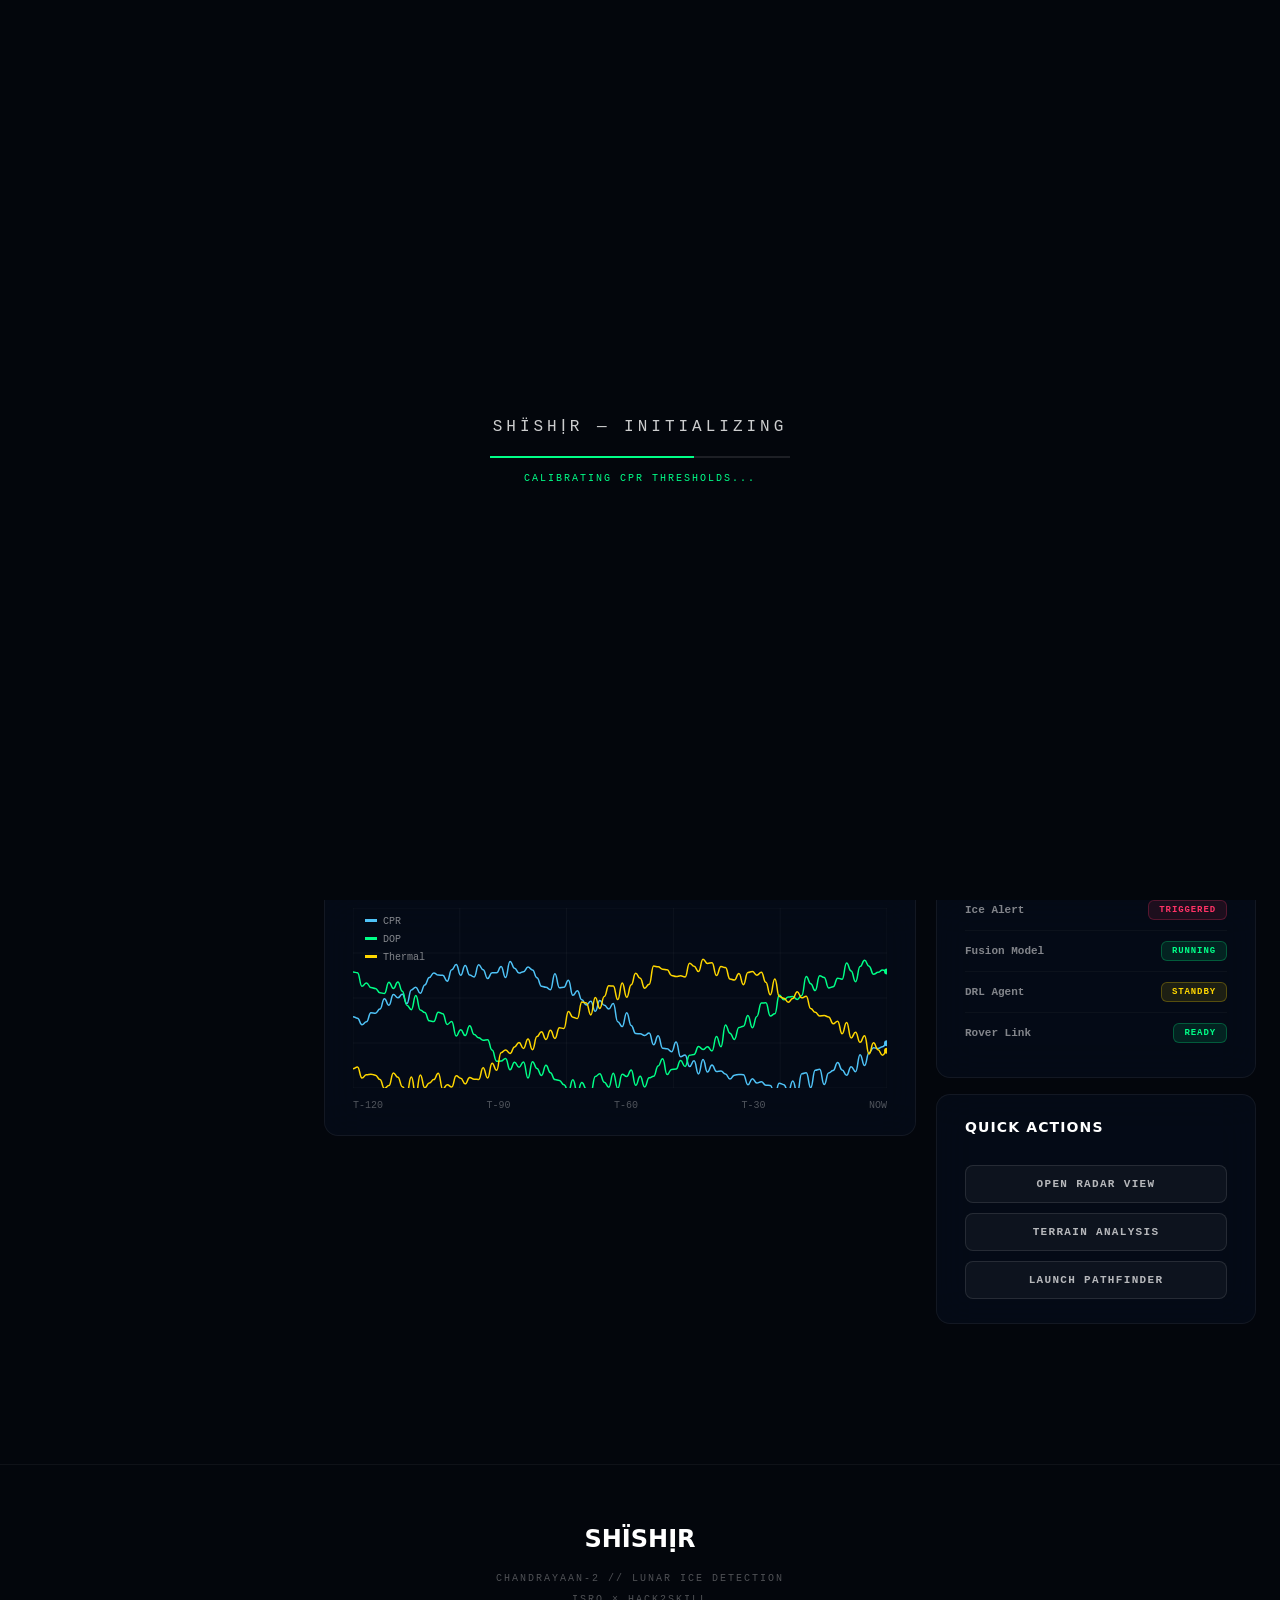
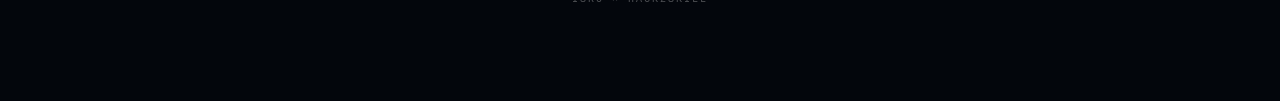
==== commit f80e090b: "Stylize Shishir text, update detection color and paragraph color" ====
--- a/mission_dashboard/dashboard.html
+++ b/mission_dashboard/dashboard.html
@@ -3,7 +3,7 @@
 <head>
   <meta charset="UTF-8" />
   <meta name="viewport" content="width=device-width, initial-scale=1.0" />
-  <title>Shishir — Real-Time Monitoring Dashboard</title>
+  <title>Shïshịr — Real-Time Monitoring Dashboard</title>
   <meta name="description" content="Live mission monitoring dashboard for Chandrayaan-2 lunar ice detection. Real-time CPR, DOP, temperature, and SHAP analysis.">
   <link rel="stylesheet" href="style.css" />
   <style>
@@ -397,7 +397,7 @@
 
   <!-- LOADER -->
   <div id="loader">
-    <div class="l-logo">SHISHIR — INITIALIZING</div>
+    <div class="l-logo">SHÏSHỊR — INITIALIZING</div>
     <div class="l-bar-w"><div class="l-bar" id="lbar"></div></div>
     <div class="l-txt" id="ltxt">BOOTING MONITORING SYSTEMS...</div>
   </div>
@@ -413,7 +413,7 @@
 
   <!-- HUD CORNERS -->
   <div class="hud hud-tl">
-    <span>SHISHIR // LUNAR MISSION</span>
+    <span>SHÏSHỊR // LUNAR MISSION</span>
     <span>MONITORING DASHBOARD</span>
     <span class="live">● LIVE TELEMETRY</span>
   </div>
@@ -433,7 +433,7 @@
 
   <!-- NAVIGATION -->
   <nav>
-    <div class="nav-logo">SHIS<b>HIR</b></div>
+    <div class="nav-logo">SHÏS<b>HỊR</b></div>
     <ul class="nav-links">
       <li><a href="index.html">Home</a></li>
       <li><a href="dashboard.html" style="color:var(--green);">Dashboard</a></li>
@@ -695,7 +695,7 @@
 
   <!-- FOOTER -->
   <footer>
-    <div class="f-logo">SHISHIR</div>
+    <div class="f-logo">SHÏSHỊR</div>
     <div class="f-copy">CHANDRAYAAN-2 // LUNAR ICE DETECTION</div>
     <div class="f-isro">ISRO × HACK2SKILL</div>
   </footer>
--- a/mission_dashboard/style.css
+++ b/mission_dashboard/style.css
@@ -141,7 +141,7 @@
 .eyebrow { font-family: var(--font-mono); color: var(--isro); letter-spacing: 4px; font-size: 12px; margin-bottom: 20px; text-transform: uppercase; }
 .hero-h1 { font-family: var(--font-h); font-size: 90px; line-height: 0.9; margin-bottom: 20px; display: flex; flex-direction: column; font-weight: 900; }
 .l1 { color: var(--ice); text-shadow: 0 0 20px rgba(79,195,247,0.5); }
-.l2 { color: #fff; text-shadow: 0 0 20px rgba(255,255,255,0.8); }
+.l2 { color: var(--ice); text-shadow: 0 0 20px rgba(79,195,247,0.5); }
 .hero-sub { font-family: var(--font-mono); color: #fff; text-shadow: 0 0 12px rgba(79,195,247,0.6), 0 2px 8px rgba(0,0,0,0.9); max-width: 600px; line-height: 1.6; margin-bottom: 40px; }
 
 .badges { display: flex; gap: 12px; margin-bottom: 40px; }
@@ -216,7 +216,7 @@
   font-family: var(--font-mono);
   font-size: 13px;
   line-height: 1.8;
-  color: rgba(255,255,255,0.6);
+  color: var(--ice);
   margin-bottom: 40px;
 }
 
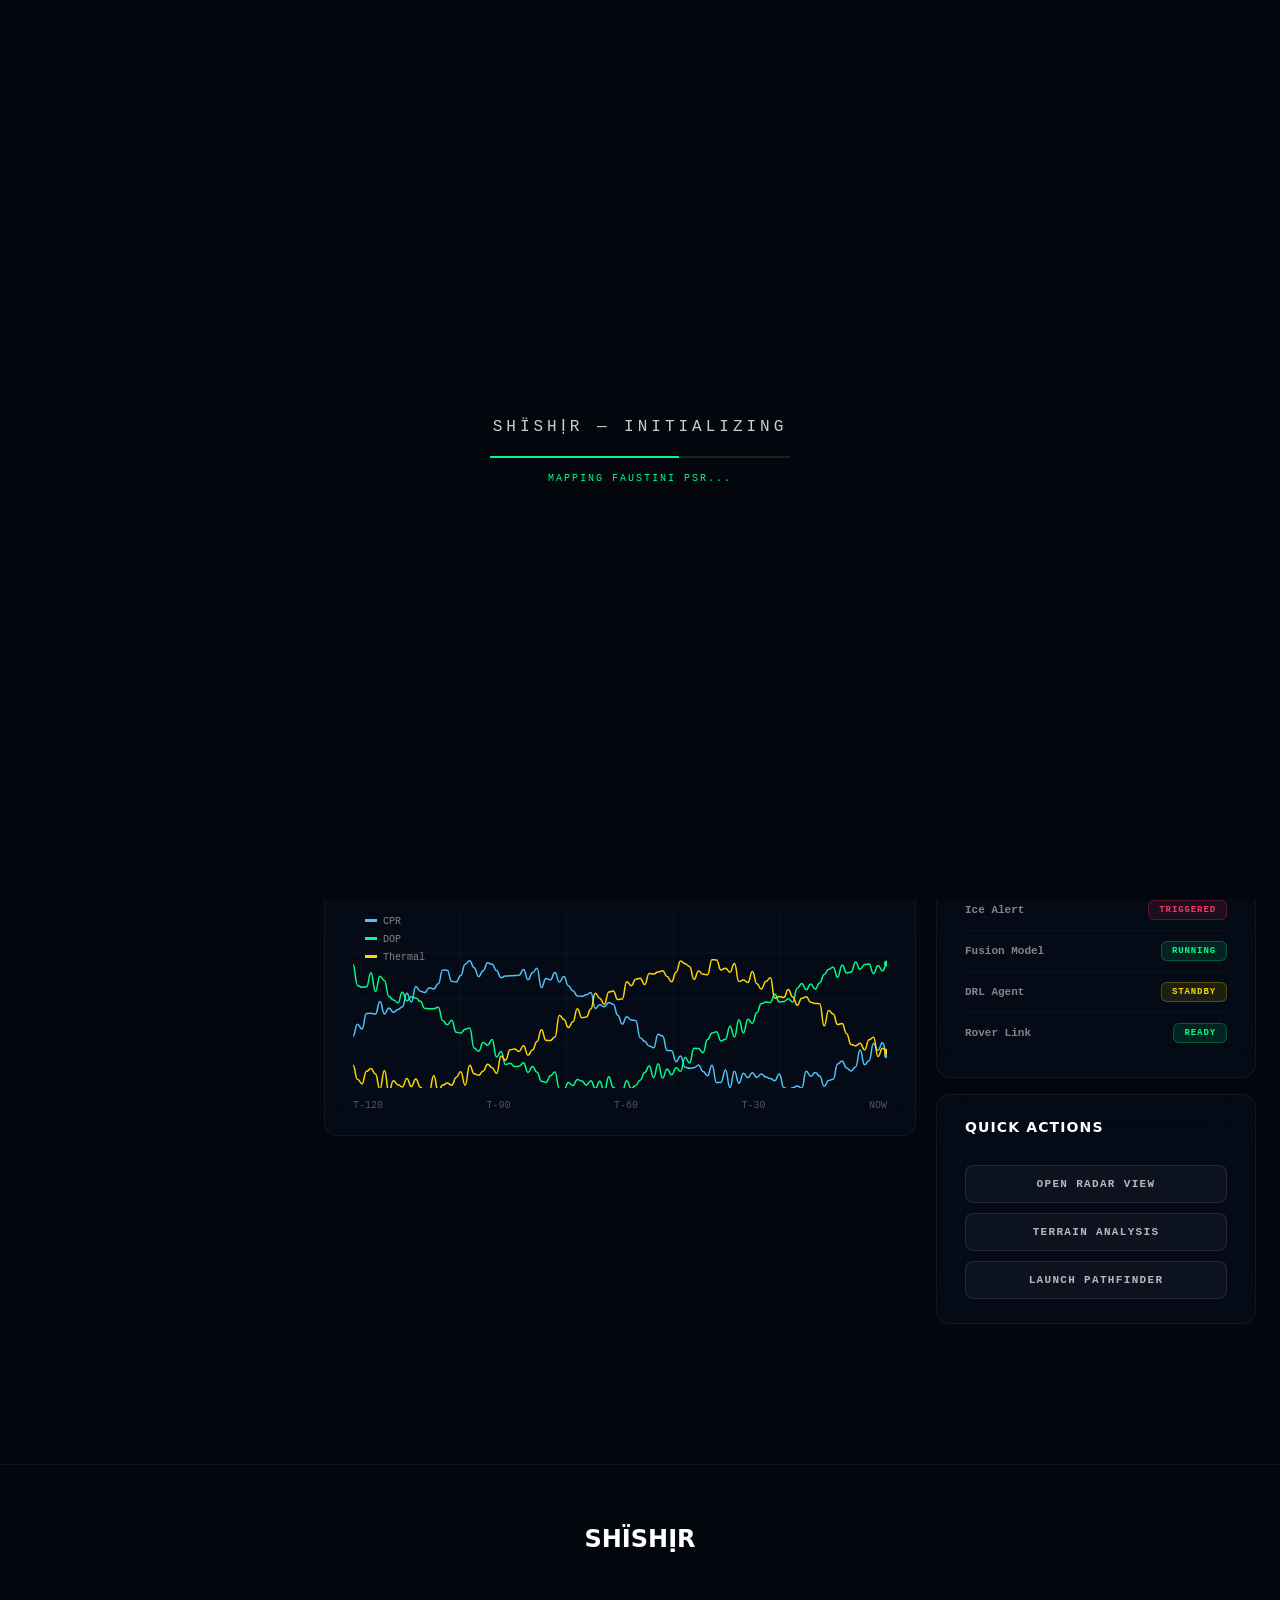
==== commit adb87bcb: "Remove hack2skill and project details from footer" ====
--- a/mission_dashboard/dashboard.html
+++ b/mission_dashboard/dashboard.html
@@ -696,9 +696,7 @@
   <!-- FOOTER -->
   <footer>
     <div class="f-logo">SHÏSHỊR</div>
-    <div class="f-copy">CHANDRAYAAN-2 // LUNAR ICE DETECTION</div>
-    <div class="f-isro">ISRO × HACK2SKILL</div>
-  </footer>
+          </footer>
 
   <!-- LIBRARIES -->
   <script src="libs/three.min.js"></script>
--- a/mission_dashboard/style.css
+++ b/mission_dashboard/style.css
@@ -216,7 +216,8 @@
   font-family: var(--font-mono);
   font-size: 13px;
   line-height: 1.8;
-  color: var(--ice);
+  color: #FF5252;
+  text-shadow: 0 0 8px rgba(255,82,82,0.6);
   margin-bottom: 40px;
 }
 
